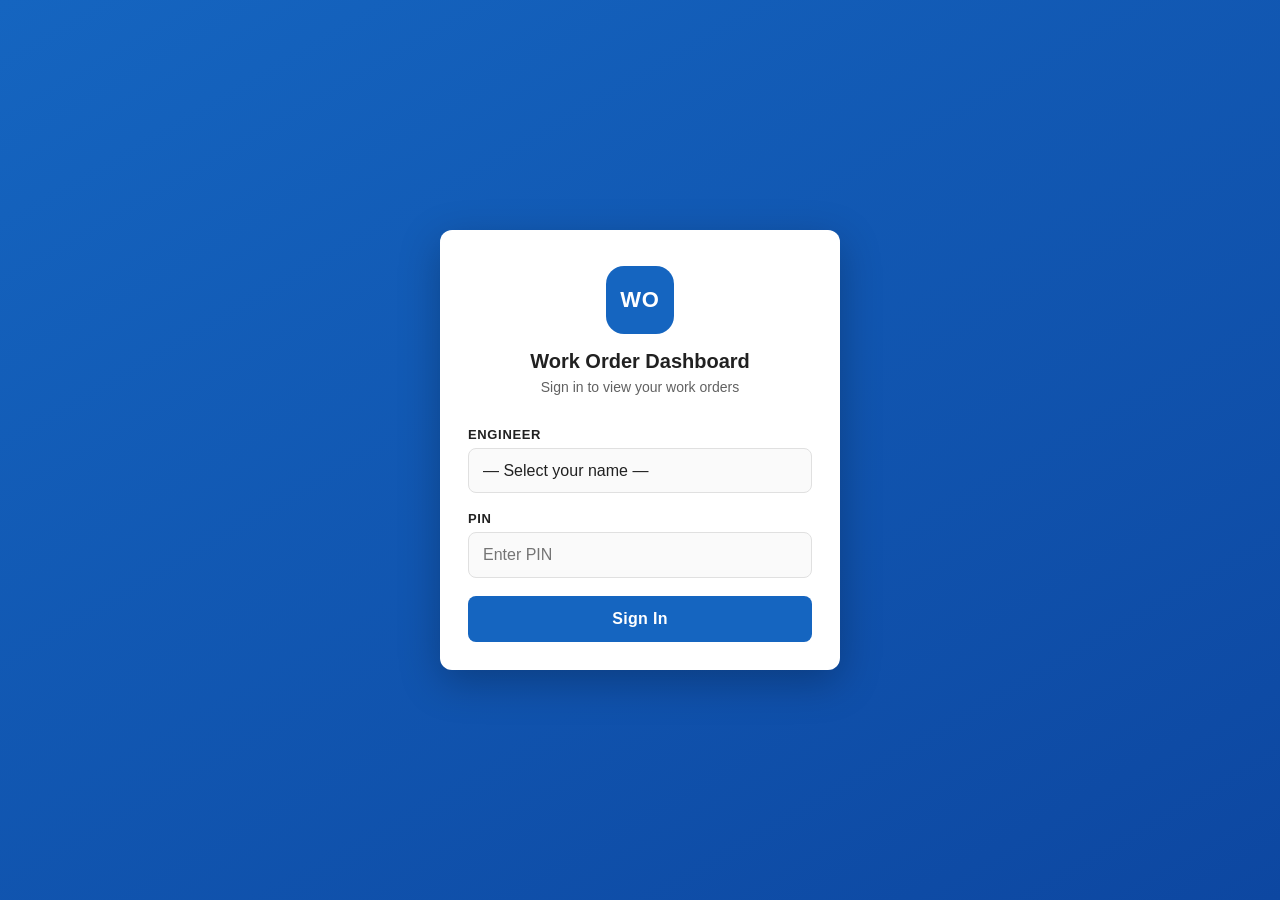
==== index.html @ 0c10e7d7 "1.0" ====
<!DOCTYPE html>
<html lang="en">
<head>
  <meta charset="UTF-8">
  <meta name="viewport" content="width=device-width, initial-scale=1.0">
  <meta name="theme-color" content="#1565c0">
  <meta name="mobile-web-app-capable" content="yes">
  <meta name="apple-mobile-web-app-capable" content="yes">
  <meta name="apple-mobile-web-app-status-bar-style" content="black-translucent">
  <meta name="apple-mobile-web-app-title" content="WO Dashboard">
  <title>Work Order Dashboard</title>
  <link rel="manifest" href="manifest.json">
  <link rel="stylesheet" href="style.css">
  <link rel="apple-touch-icon" href="icons/icon-192.png">
</head>
<body>

  <!-- ── LOGIN VIEW ─────────────────────────────────────────────────────── -->
  <div id="view-login" class="view">
    <div class="login-card">
      <div class="logo">
        <div class="logo-icon">WO</div>
        <h1>Work Order Dashboard</h1>
        <p>Sign in to view your work orders</p>
      </div>
      <form id="login-form" novalidate>
        <div class="form-group">
          <label for="engineer-select">Engineer</label>
          <select id="engineer-select" required>
            <option value="">— Select your name —</option>
          </select>
        </div>
        <div class="form-group">
          <label for="pin-input">PIN</label>
          <input
            type="password"
            id="pin-input"
            inputmode="numeric"
            maxlength="20"
            placeholder="Enter PIN"
            required
            autocomplete="current-password"
          >
        </div>
        <div id="login-error" class="error-msg hidden">Incorrect PIN. Please try again.</div>
        <button type="submit" class="btn-primary">Sign In</button>
      </form>
    </div>
  </div>

  <!-- ── DASHBOARD VIEW ─────────────────────────────────────────────────── -->
  <div id="view-dashboard" class="view hidden">
    <header class="app-header">
      <div class="header-content">
        <div>
          <div class="header-title">Work Orders</div>
          <div id="header-engineer" class="header-subtitle"></div>
        </div>
        <button id="btn-logout" class="btn-logout">Sign Out</button>
      </div>
    </header>

    <main class="dashboard-main">

      <!-- Loading -->
      <div id="loading-state" class="state-card">
        <div class="spinner"></div>
        <p>Loading your work orders…</p>
      </div>

      <!-- Error -->
      <div id="error-state" class="state-card hidden">
        <div class="state-icon">!</div>
        <p id="error-message">Could not load data. Check your connection.</p>
        <button id="btn-retry" class="btn-primary" style="width:auto;padding:10px 28px">Retry</button>
      </div>

      <!-- Content -->
      <div id="dashboard-content" class="hidden">

        <div class="summary-card">
          <div class="summary-number" id="total-count">0</div>
          <div class="summary-label">Total Work Orders</div>
        </div>

        <section class="breakdown-section">
          <h2 class="section-title">By Notification Code</h2>
          <div id="breakdown-grid" class="breakdown-grid"></div>
        </section>

      </div>
    </main>
  </div>

  <script src="config.js"></script>
  <script src="app.js"></script>
  <script>
    if ('serviceWorker' in navigator) {
      window.addEventListener('load', function () {
        navigator.serviceWorker.register('sw.js')
          .catch(function (err) { console.warn('SW registration failed:', err); });
      });
    }
  </script>
</body>
</html>
---- style.css ----
/* ── RESET & VARIABLES ─────────────────────────────────────────────────── */
*, *::before, *::after {
  box-sizing: border-box;
  margin: 0;
  padding: 0;
}

:root {
  --primary:       #1565c0;
  --primary-dark:  #0d47a1;
  --primary-light: #e3f2fd;
  --text:          #212121;
  --text-muted:    #616161;
  --bg:            #f0f4f8;
  --card-bg:       #ffffff;
  --border:        #e0e0e0;
  --error-bg:      #ffebee;
  --error-text:    #c62828;
  --radius:        12px;
  --shadow:        0 2px 8px rgba(0, 0, 0, 0.10);
}

body {
  font-family: -apple-system, BlinkMacSystemFont, 'Segoe UI', Roboto, sans-serif;
  background: var(--bg);
  color: var(--text);
  min-height: 100vh;
  min-height: 100dvh;
}

.hidden { display: none !important; }

/* ── VIEWS ─────────────────────────────────────────────────────────────── */
.view {
  min-height: 100vh;
  min-height: 100dvh;
}

/* ── LOGIN ─────────────────────────────────────────────────────────────── */
#view-login {
  display: flex;
  align-items: center;
  justify-content: center;
  padding: 24px 16px;
  background: linear-gradient(150deg, #1565c0 0%, #0d47a1 100%);
}

.login-card {
  background: var(--card-bg);
  border-radius: var(--radius);
  padding: 36px 28px 28px;
  width: 100%;
  max-width: 400px;
  box-shadow: 0 12px 40px rgba(0, 0, 0, 0.25);
}

.logo {
  text-align: center;
  margin-bottom: 32px;
}

.logo-icon {
  display: inline-flex;
  align-items: center;
  justify-content: center;
  width: 68px;
  height: 68px;
  background: var(--primary);
  color: white;
  font-size: 22px;
  font-weight: 800;
  border-radius: 18px;
  margin-bottom: 16px;
  letter-spacing: 0.04em;
}

.logo h1 {
  font-size: 20px;
  font-weight: 700;
  color: var(--text);
  margin-bottom: 6px;
}

.logo p {
  color: var(--text-muted);
  font-size: 14px;
}

/* Form elements */
.form-group {
  margin-bottom: 18px;
}

.form-group label {
  display: block;
  font-size: 13px;
  font-weight: 600;
  color: var(--text);
  margin-bottom: 6px;
  text-transform: uppercase;
  letter-spacing: 0.05em;
}

.form-group select,
.form-group input[type="password"] {
  width: 100%;
  padding: 13px 14px;
  border: 1.5px solid var(--border);
  border-radius: 8px;
  font-size: 16px;
  color: var(--text);
  background: #fafafa;
  transition: border-color 0.15s, box-shadow 0.15s;
  -webkit-appearance: none;
  appearance: none;
}

.form-group select:focus,
.form-group input[type="password"]:focus {
  outline: none;
  border-color: var(--primary);
  box-shadow: 0 0 0 3px rgba(21, 101, 192, 0.15);
  background: #fff;
}

.error-msg {
  color: var(--error-text);
  font-size: 13px;
  margin-bottom: 14px;
  padding: 10px 14px;
  background: var(--error-bg);
  border-radius: 7px;
  border-left: 3px solid var(--error-text);
}

.btn-primary {
  width: 100%;
  padding: 14px;
  background: var(--primary);
  color: white;
  border: none;
  border-radius: 8px;
  font-size: 16px;
  font-weight: 700;
  cursor: pointer;
  transition: background 0.15s, transform 0.1s;
  letter-spacing: 0.02em;
}

.btn-primary:hover  { background: var(--primary-dark); }
.btn-primary:active { transform: scale(0.98); }

/* ── DASHBOARD HEADER ──────────────────────────────────────────────────── */
.app-header {
  background: var(--primary);
  color: white;
  position: sticky;
  top: 0;
  z-index: 100;
  box-shadow: 0 2px 10px rgba(0, 0, 0, 0.2);
}

.header-content {
  display: flex;
  align-items: center;
  justify-content: space-between;
  max-width: 640px;
  margin: 0 auto;
  padding: 14px 16px;
  gap: 12px;
}

.header-title {
  font-size: 18px;
  font-weight: 700;
  letter-spacing: 0.01em;
}

.header-subtitle {
  font-size: 13px;
  opacity: 0.82;
  margin-top: 2px;
}

.btn-logout {
  flex-shrink: 0;
  background: rgba(255, 255, 255, 0.15);
  color: white;
  border: 1.5px solid rgba(255, 255, 255, 0.4);
  padding: 8px 16px;
  border-radius: 20px;
  font-size: 13px;
  font-weight: 600;
  cursor: pointer;
  transition: background 0.15s;
  white-space: nowrap;
}

.btn-logout:hover { background: rgba(255, 255, 255, 0.28); }

/* ── DASHBOARD MAIN ────────────────────────────────────────────────────── */
.dashboard-main {
  max-width: 640px;
  margin: 0 auto;
  padding: 20px 16px 48px;
}

/* ── STATE CARDS (loading / error) ─────────────────────────────────────── */
.state-card {
  text-align: center;
  padding: 64px 24px;
  color: var(--text-muted);
}

.state-card p {
  margin-bottom: 20px;
  font-size: 15px;
}

.state-icon {
  width: 52px;
  height: 52px;
  background: var(--error-bg);
  color: var(--error-text);
  border-radius: 50%;
  display: inline-flex;
  align-items: center;
  justify-content: center;
  font-size: 26px;
  font-weight: 800;
  margin-bottom: 16px;
}

.spinner {
  width: 44px;
  height: 44px;
  border: 4px solid var(--border);
  border-top-color: var(--primary);
  border-radius: 50%;
  animation: spin 0.75s linear infinite;
  margin: 0 auto 18px;
}

@keyframes spin { to { transform: rotate(360deg); } }

/* ── SUMMARY CARD ──────────────────────────────────────────────────────── */
.summary-card {
  background: linear-gradient(135deg, #1565c0 0%, #0d47a1 100%);
  color: white;
  border-radius: var(--radius);
  padding: 32px 24px;
  text-align: center;
  margin-bottom: 20px;
  box-shadow: 0 4px 16px rgba(21, 101, 192, 0.35);
}

.summary-number {
  font-size: 64px;
  font-weight: 800;
  line-height: 1;
  margin-bottom: 10px;
  letter-spacing: -0.02em;
}

.summary-label {
  font-size: 15px;
  opacity: 0.9;
  font-weight: 500;
  text-transform: uppercase;
  letter-spacing: 0.06em;
}

/* ── BREAKDOWN SECTION ─────────────────────────────────────────────────── */
.section-title {
  font-size: 12px;
  font-weight: 700;
  text-transform: uppercase;
  letter-spacing: 0.08em;
  color: var(--text-muted);
  margin-bottom: 12px;
}

.breakdown-grid {
  display: grid;
  grid-template-columns: repeat(2, 1fr);
  gap: 10px;
}

.code-card {
  background: var(--card-bg);
  border-radius: 10px;
  padding: 16px 14px;
  box-shadow: var(--shadow);
  display: flex;
  align-items: center;
  gap: 12px;
  transition: box-shadow 0.15s;
}

.code-card:hover {
  box-shadow: 0 4px 16px rgba(0, 0, 0, 0.12);
}

.code-badge {
  background: var(--primary-light);
  color: var(--primary);
  font-size: 12px;
  font-weight: 800;
  padding: 7px 10px;
  border-radius: 7px;
  white-space: nowrap;
  min-width: 52px;
  text-align: center;
  letter-spacing: 0.03em;
  flex-shrink: 0;
}

.code-info { flex: 1; min-width: 0; }

.code-count {
  font-size: 26px;
  font-weight: 800;
  color: var(--text);
  line-height: 1;
}

.code-label {
  font-size: 11px;
  color: var(--text-muted);
  margin-top: 3px;
  text-transform: uppercase;
  letter-spacing: 0.04em;
}

/* ── RESPONSIVE ────────────────────────────────────────────────────────── */
@media (min-width: 420px) {
  .breakdown-grid { grid-template-columns: repeat(3, 1fr); }
}

@media (min-width: 600px) {
  .summary-number { font-size: 80px; }
  .breakdown-grid { grid-template-columns: repeat(4, 1fr); }
}
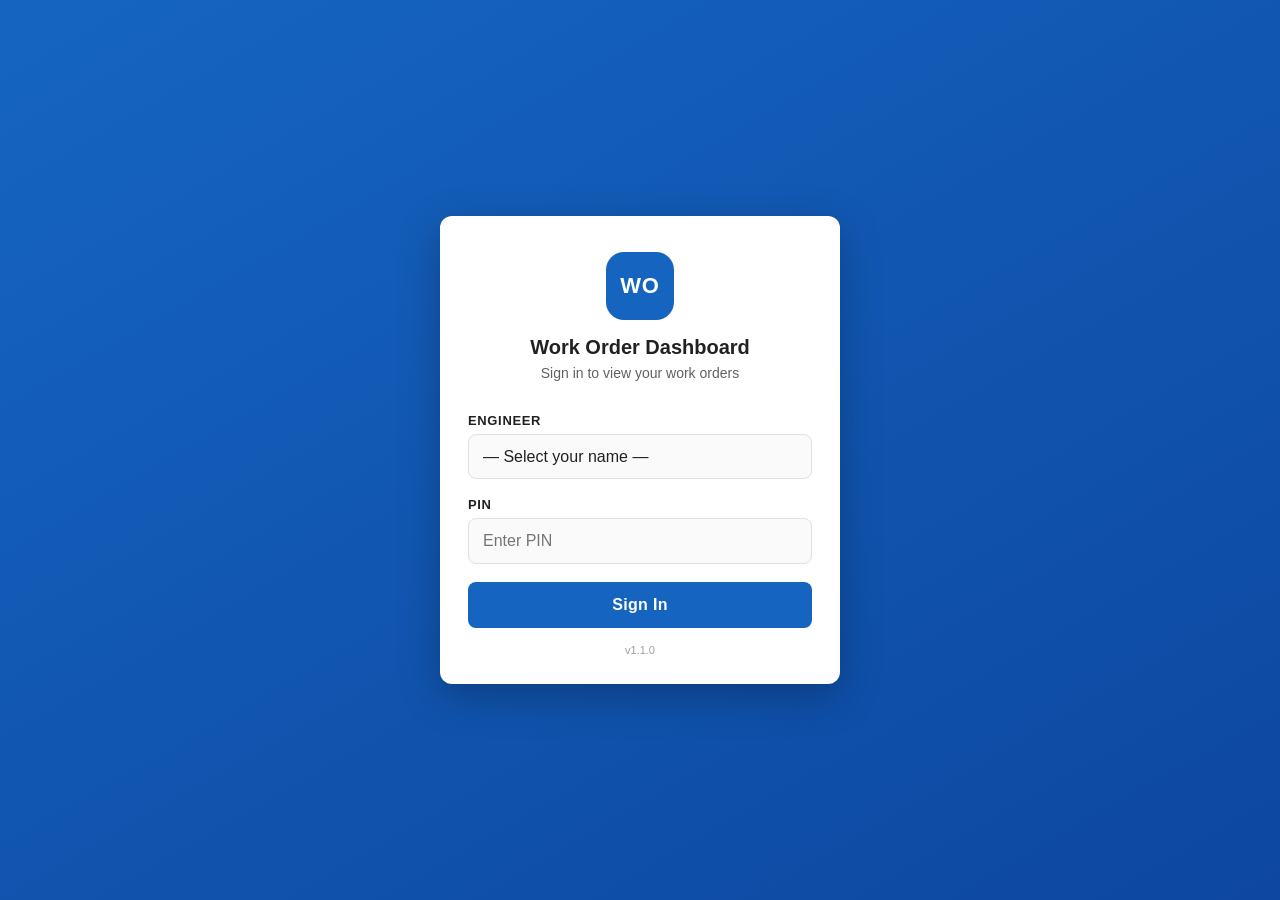
==== commit ac6abe1b: "1.1" ====
--- a/index.html
+++ b/index.html
@@ -45,6 +45,7 @@
         <div id="login-error" class="error-msg hidden">Incorrect PIN. Please try again.</div>
         <button type="submit" class="btn-primary">Sign In</button>
       </form>
+      <div id="version-label" class="version-label"></div>
     </div>
   </div>
 
@@ -81,6 +82,7 @@
         <div class="summary-card">
           <div class="summary-number" id="total-count">0</div>
           <div class="summary-label">Total Work Orders</div>
+          <button id="btn-view-all" class="btn-view-all">View All</button>
         </div>
 
         <section class="breakdown-section">
@@ -89,6 +91,70 @@
         </section>
 
       </div>
+    </main>
+  </div>
+
+  <!-- ── LIST VIEW ──────────────────────────────────────────────────────── -->
+  <div id="view-list" class="view hidden">
+    <header class="app-header">
+      <div class="header-content">
+        <button id="btn-back" class="btn-back">&#8592;</button>
+        <div class="header-center">
+          <div id="list-title" class="header-title"></div>
+          <div id="list-subtitle" class="header-subtitle"></div>
+        </div>
+        <button id="btn-logout-list" class="btn-logout">Sign Out</button>
+      </div>
+    </header>
+    <main class="list-main">
+      <div id="wo-list"></div>
+    </main>
+  </div>
+
+  <!-- ── DETAIL VIEW ────────────────────────────────────────────────────── -->
+  <div id="view-detail" class="view hidden">
+    <header class="app-header">
+      <div class="header-content">
+        <button id="btn-back-detail" class="btn-back">&#8592;</button>
+        <div class="header-center">
+          <div class="header-title">Work Order</div>
+          <div id="detail-wo-num" class="header-subtitle"></div>
+        </div>
+        <button id="btn-logout-detail" class="btn-logout">Sign Out</button>
+      </div>
+    </header>
+    <main class="detail-main">
+
+      <div id="detail-info" class="detail-card"></div>
+
+      <div class="entry-card">
+        <h2 class="section-title">Data Entry</h2>
+        <div class="form-group">
+          <label for="reading-input">Reading</label>
+          <input
+            type="number"
+            id="reading-input"
+            inputmode="numeric"
+            placeholder="Enter meter reading"
+            min="0"
+            step="1"
+          >
+        </div>
+        <div class="form-group">
+          <label for="comp-code-select">Completion Code</label>
+          <select id="comp-code-select">
+            <option value="">— Select completion code —</option>
+            <option value="10">10</option>
+            <option value="20">20</option>
+            <option value="25">25</option>
+            <option value="27">27</option>
+            <option value="70">70</option>
+          </select>
+        </div>
+        <div id="save-feedback" class="save-feedback hidden">&#10003; Saved</div>
+        <button id="btn-save" class="btn-primary">Save</button>
+      </div>
+
     </main>
   </div>
 
--- a/style.css
+++ b/style.css
@@ -86,6 +86,14 @@
   font-size: 14px;
 }
 
+.version-label {
+  text-align: center;
+  font-size: 11px;
+  color: var(--text-muted);
+  margin-top: 16px;
+  opacity: 0.6;
+}
+
 /* Form elements */
 .form-group {
   margin-bottom: 18px;
@@ -268,7 +276,21 @@
   font-weight: 500;
   text-transform: uppercase;
   letter-spacing: 0.06em;
-}
+  margin-bottom: 16px;
+}
+
+.btn-view-all {
+  background: rgba(255, 255, 255, 0.2);
+  color: white;
+  border: 1.5px solid rgba(255, 255, 255, 0.5);
+  padding: 8px 22px;
+  border-radius: 20px;
+  font-size: 14px;
+  font-weight: 600;
+  cursor: pointer;
+  transition: background 0.15s;
+}
+.btn-view-all:hover { background: rgba(255, 255, 255, 0.32); }
 
 /* ── BREAKDOWN SECTION ─────────────────────────────────────────────────── */
 .section-title {
@@ -299,6 +321,13 @@
 
 .code-card:hover {
   box-shadow: 0 4px 16px rgba(0, 0, 0, 0.12);
+}
+
+.code-card--clickable {
+  cursor: pointer;
+}
+.code-card--clickable:active {
+  transform: scale(0.97);
 }
 
 .code-badge {
@@ -332,6 +361,168 @@
   letter-spacing: 0.04em;
 }
 
+/* ── CODE CARD ARROW ───────────────────────────────────────────────────── */
+.code-arrow {
+  color: var(--border);
+  font-size: 20px;
+  flex-shrink: 0;
+  line-height: 1;
+}
+
+/* ── LIST VIEW HEADER ───────────────────────────────────────────────────── */
+.header-center {
+  flex: 1;
+  min-width: 0;
+  text-align: center;
+}
+
+.btn-back {
+  flex-shrink: 0;
+  background: rgba(255, 255, 255, 0.15);
+  color: white;
+  border: 1.5px solid rgba(255, 255, 255, 0.4);
+  width: 38px;
+  height: 38px;
+  border-radius: 50%;
+  font-size: 18px;
+  cursor: pointer;
+  display: flex;
+  align-items: center;
+  justify-content: center;
+  transition: background 0.15s;
+}
+.btn-back:hover { background: rgba(255, 255, 255, 0.28); }
+
+/* ── LIST MAIN ──────────────────────────────────────────────────────────── */
+.list-main {
+  max-width: 640px;
+  margin: 0 auto;
+  padding: 12px 16px 48px;
+}
+
+/* ── WORK ORDER ITEM ────────────────────────────────────────────────────── */
+.wo-item {
+  background: var(--card-bg);
+  border-radius: 10px;
+  padding: 14px 16px;
+  margin-bottom: 8px;
+  box-shadow: var(--shadow);
+  display: flex;
+  align-items: center;
+  gap: 12px;
+}
+
+.wo-body {
+  flex: 1;
+  min-width: 0;
+}
+
+.wo-address {
+  font-size: 15px;
+  font-weight: 600;
+  color: var(--text);
+  white-space: nowrap;
+  overflow: hidden;
+  text-overflow: ellipsis;
+}
+
+.wo-city {
+  font-size: 13px;
+  color: var(--text-muted);
+  margin-top: 2px;
+}
+
+.wo-num {
+  font-size: 11px;
+  font-weight: 700;
+  color: var(--text-muted);
+  background: var(--bg);
+  padding: 4px 8px;
+  border-radius: 5px;
+  white-space: nowrap;
+  flex-shrink: 0;
+}
+
+.wo-item--clickable {
+  cursor: pointer;
+}
+.wo-item--clickable:active {
+  transform: scale(0.98);
+}
+
+.wo-arrow {
+  color: var(--border);
+  font-size: 20px;
+  flex-shrink: 0;
+}
+
+/* ── DETAIL MAIN ────────────────────────────────────────────────────────── */
+.detail-main {
+  max-width: 640px;
+  margin: 0 auto;
+  padding: 16px 16px 48px;
+}
+
+.detail-card {
+  background: var(--card-bg);
+  border-radius: var(--radius);
+  padding: 4px 0;
+  box-shadow: var(--shadow);
+  margin-bottom: 16px;
+  overflow: hidden;
+}
+
+.detail-row {
+  display: flex;
+  align-items: baseline;
+  gap: 12px;
+  padding: 11px 16px;
+  border-bottom: 1px solid var(--bg);
+}
+.detail-row:last-child {
+  border-bottom: none;
+}
+
+.detail-label {
+  font-size: 12px;
+  font-weight: 700;
+  text-transform: uppercase;
+  letter-spacing: 0.05em;
+  color: var(--text-muted);
+  flex-shrink: 0;
+  width: 120px;
+}
+
+.detail-value {
+  font-size: 15px;
+  color: var(--text);
+  font-weight: 500;
+  word-break: break-word;
+}
+
+/* ── ENTRY CARD ─────────────────────────────────────────────────────────── */
+.entry-card {
+  background: var(--card-bg);
+  border-radius: var(--radius);
+  padding: 20px 16px;
+  box-shadow: var(--shadow);
+}
+
+.entry-card .section-title {
+  margin-bottom: 16px;
+}
+
+.save-feedback {
+  color: #2e7d32;
+  font-size: 14px;
+  font-weight: 600;
+  text-align: center;
+  margin-bottom: 10px;
+  padding: 8px;
+  background: #e8f5e9;
+  border-radius: 7px;
+}
+
 /* ── RESPONSIVE ────────────────────────────────────────────────────────── */
 @media (min-width: 420px) {
   .breakdown-grid { grid-template-columns: repeat(3, 1fr); }
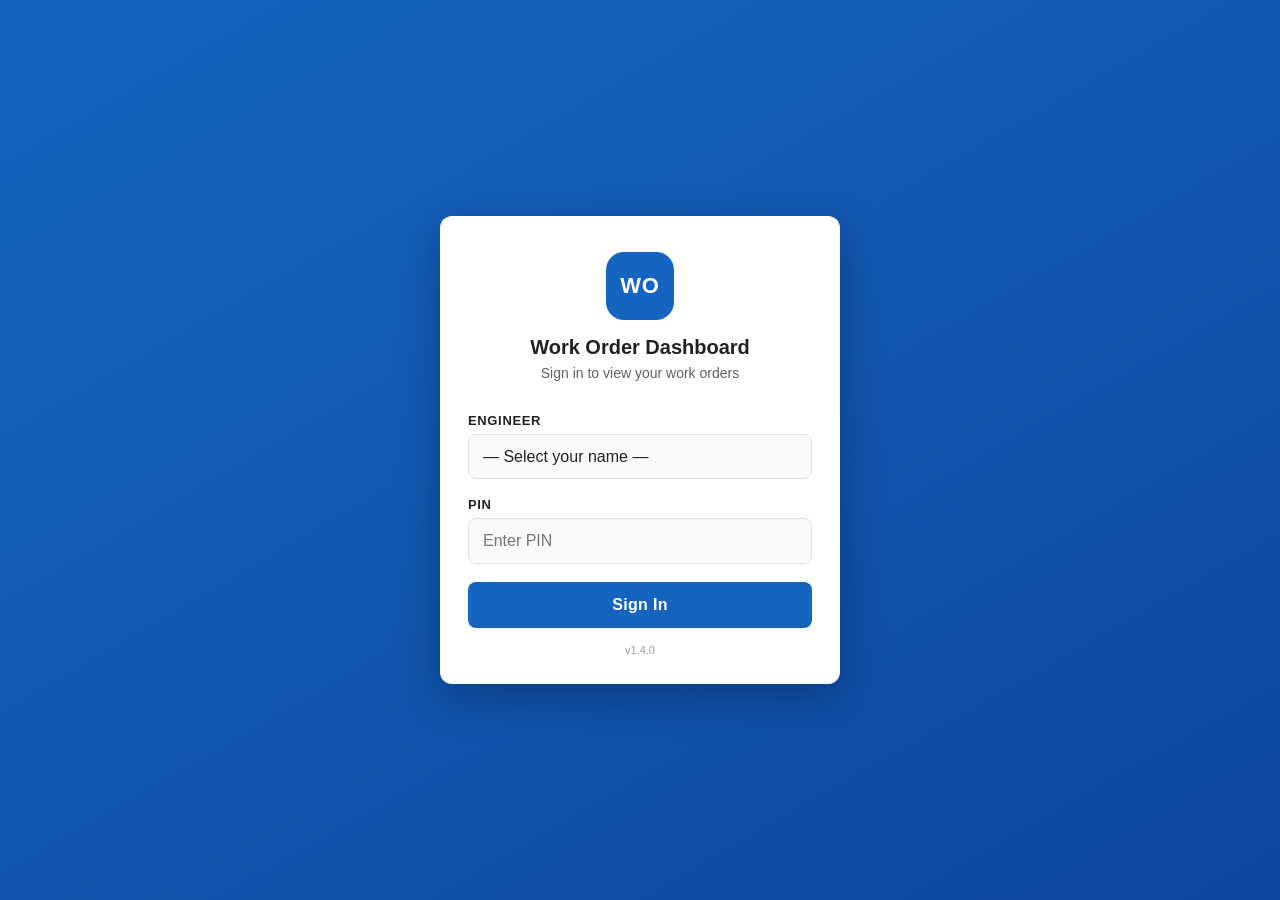
==== commit 8108d7a4: "1.4" ====
--- a/index.html
+++ b/index.html
@@ -107,6 +107,16 @@
       </div>
     </header>
     <main class="list-main">
+      <div class="search-container">
+        <input
+          type="search"
+          id="list-search"
+          placeholder="Search address, city, meter, WO#…"
+          autocomplete="off"
+          autocorrect="off"
+          spellcheck="false"
+        >
+      </div>
       <div id="wo-list"></div>
     </main>
   </div>
@@ -151,6 +161,14 @@
             <option value="70">70</option>
           </select>
         </div>
+        <div class="form-group">
+          <label for="activity-text">Activity Text</label>
+          <textarea
+            id="activity-text"
+            placeholder="Enter activity notes…"
+            rows="4"
+          ></textarea>
+        </div>
         <div id="save-feedback" class="save-feedback hidden">&#10003; Saved</div>
         <button id="btn-save" class="btn-primary">Save</button>
       </div>
--- a/style.css
+++ b/style.css
@@ -110,7 +110,8 @@
 }
 
 .form-group select,
-.form-group input[type="password"] {
+.form-group input[type="password"],
+.form-group textarea {
   width: 100%;
   padding: 13px 14px;
   border: 1.5px solid var(--border);
@@ -123,8 +124,15 @@
   appearance: none;
 }
 
+.form-group textarea {
+  resize: vertical;
+  min-height: 88px;
+  line-height: 1.5;
+}
+
 .form-group select:focus,
-.form-group input[type="password"]:focus {
+.form-group input[type="password"]:focus,
+.form-group textarea:focus {
   outline: none;
   border-color: var(--primary);
   box-shadow: 0 0 0 3px rgba(21, 101, 192, 0.15);
@@ -400,6 +408,40 @@
   padding: 12px 16px 48px;
 }
 
+/* ── SEARCH BAR ─────────────────────────────────────────────────────────── */
+.search-container {
+  margin-bottom: 12px;
+}
+
+#list-search {
+  width: 100%;
+  padding: 12px 16px 12px 40px;
+  border: 1.5px solid var(--border);
+  border-radius: 10px;
+  font-size: 15px;
+  color: var(--text);
+  background: var(--card-bg) url("data:image/svg+xml,%3Csvg xmlns='http://www.w3.org/2000/svg' width='16' height='16' viewBox='0 0 24 24' fill='none' stroke='%23999' stroke-width='2.5' stroke-linecap='round' stroke-linejoin='round'%3E%3Ccircle cx='11' cy='11' r='8'/%3E%3Cline x1='21' y1='21' x2='16.65' y2='16.65'/%3E%3C/svg%3E") no-repeat 14px center;
+  box-shadow: var(--shadow);
+  transition: border-color 0.15s, box-shadow 0.15s;
+  -webkit-appearance: none;
+  appearance: none;
+}
+
+#list-search:focus {
+  outline: none;
+  border-color: var(--primary);
+  box-shadow: 0 0 0 3px rgba(21, 101, 192, 0.12);
+}
+
+#list-search::-webkit-search-cancel-button {
+  -webkit-appearance: none;
+  appearance: none;
+  width: 16px;
+  height: 16px;
+  background: url("data:image/svg+xml,%3Csvg xmlns='http://www.w3.org/2000/svg' width='14' height='14' viewBox='0 0 24 24' fill='%23999'%3E%3Cpath d='M19 6.41L17.59 5 12 10.59 6.41 5 5 6.41 10.59 12 5 17.59 6.41 19 12 13.41 17.59 19 19 17.59 13.41 12z'/%3E%3C/svg%3E") center/contain no-repeat;
+  cursor: pointer;
+}
+
 /* ── WORK ORDER ITEM ────────────────────────────────────────────────────── */
 .wo-item {
   background: var(--card-bg);
@@ -432,6 +474,13 @@
   margin-top: 2px;
 }
 
+.wo-loc {
+  font-size: 12px;
+  color: var(--primary);
+  margin-top: 3px;
+  font-weight: 500;
+}
+
 .wo-num {
   font-size: 11px;
   font-weight: 700;
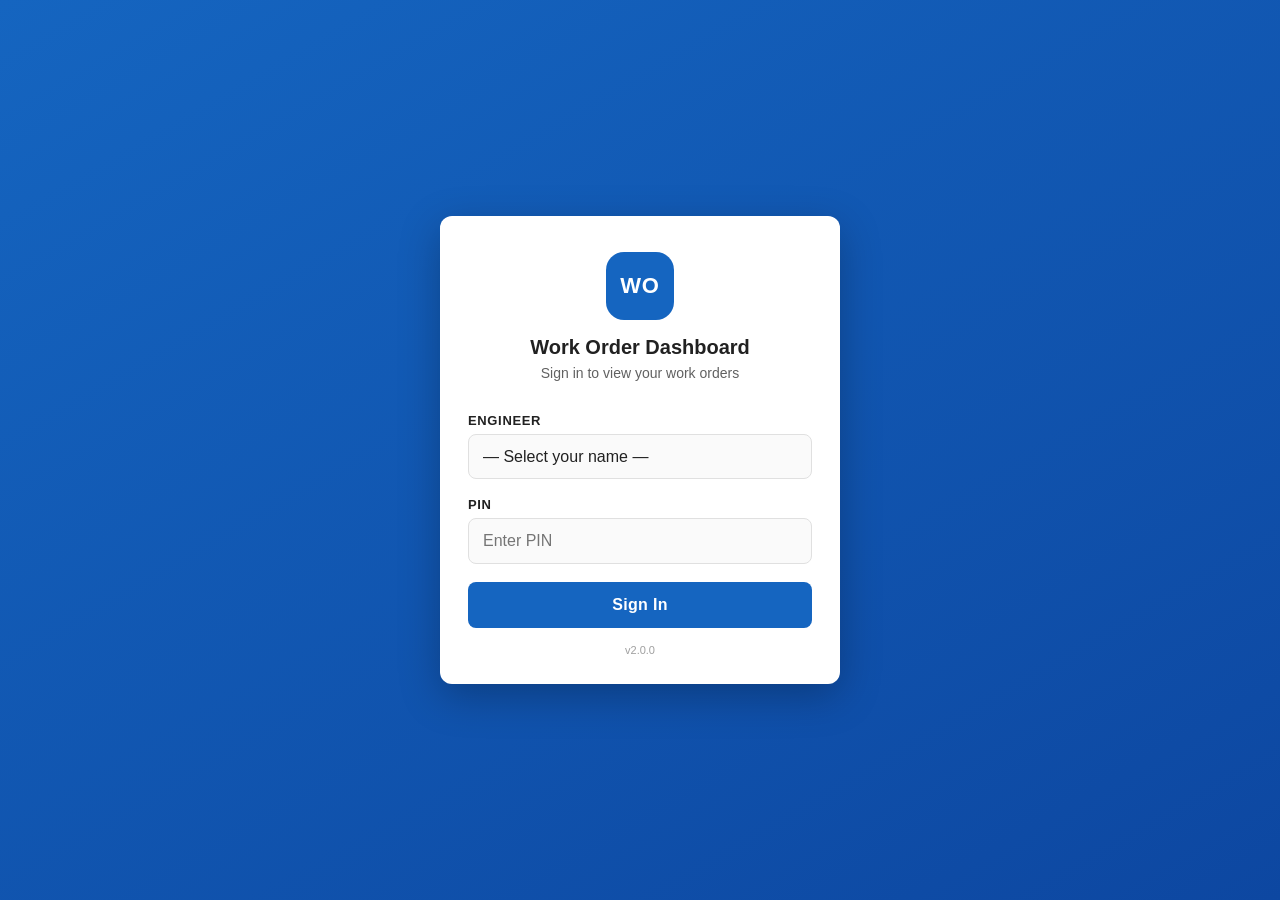
==== commit ee36cfe0: "2.0" ====
--- a/index.html
+++ b/index.html
@@ -82,7 +82,16 @@
         <div class="summary-card">
           <div class="summary-number" id="total-count">0</div>
           <div class="summary-label">Total Work Orders</div>
-          <button id="btn-view-all" class="btn-view-all">View All</button>
+          <div class="card-actions">
+            <button id="btn-view-all" class="btn-view-all">View All</button>
+            <button id="btn-email-csv" class="btn-email-csv">&#9993; Email CSV</button>
+          </div>
+          <div class="progress-section">
+            <div class="progress-bar-wrap">
+              <div class="progress-bar-fill" id="progress-bar-fill"></div>
+            </div>
+            <div class="progress-label" id="progress-label"></div>
+          </div>
         </div>
 
         <section class="breakdown-section">
--- a/style.css
+++ b/style.css
@@ -287,7 +287,14 @@
   margin-bottom: 16px;
 }
 
+.card-actions {
+  display: flex;
+  gap: 10px;
+  margin-bottom: 0;
+}
+
 .btn-view-all {
+  flex: 1;
   background: rgba(255, 255, 255, 0.2);
   color: white;
   border: 1.5px solid rgba(255, 255, 255, 0.5);
@@ -299,6 +306,46 @@
   transition: background 0.15s;
 }
 .btn-view-all:hover { background: rgba(255, 255, 255, 0.32); }
+
+.btn-email-csv {
+  flex: 1;
+  background: rgba(255, 255, 255, 0.12);
+  color: white;
+  border: 1.5px solid rgba(255, 255, 255, 0.4);
+  padding: 8px 16px;
+  border-radius: 20px;
+  font-size: 14px;
+  font-weight: 600;
+  cursor: pointer;
+  transition: background 0.15s;
+}
+.btn-email-csv:hover { background: rgba(255, 255, 255, 0.25); }
+
+.progress-section {
+  margin-top: 18px;
+}
+
+.progress-bar-wrap {
+  height: 8px;
+  background: rgba(255, 255, 255, 0.25);
+  border-radius: 4px;
+  overflow: hidden;
+  margin-bottom: 7px;
+}
+
+.progress-bar-fill {
+  height: 100%;
+  background: rgba(255, 255, 255, 0.9);
+  border-radius: 4px;
+  width: 0%;
+  transition: width 0.5s ease;
+}
+
+.progress-label {
+  font-size: 12px;
+  opacity: 0.85;
+  letter-spacing: 0.03em;
+}
 
 /* ── BREAKDOWN SECTION ─────────────────────────────────────────────────── */
 .section-title {
@@ -505,6 +552,18 @@
   flex-shrink: 0;
 }
 
+.wo-code {
+  display: inline-block;
+  font-size: 10px;
+  font-weight: 800;
+  padding: 2px 7px;
+  border-radius: 4px;
+  margin-top: 5px;
+  letter-spacing: 0.05em;
+  background: var(--primary-light);
+  color: var(--primary);
+}
+
 /* ── DETAIL MAIN ────────────────────────────────────────────────────────── */
 .detail-main {
   max-width: 640px;
@@ -530,6 +589,23 @@
 }
 .detail-row:last-child {
   border-bottom: none;
+}
+
+/* Side-by-side pairs */
+.detail-pair {
+  display: flex;
+  border-bottom: 1px solid var(--bg);
+}
+.detail-pair:last-child {
+  border-bottom: none;
+}
+.detail-pair .detail-row {
+  flex: 1;
+  min-width: 0;
+  border-bottom: none;
+}
+.detail-pair .detail-row + .detail-row {
+  border-left: 1px solid var(--bg);
 }
 
 .detail-label {
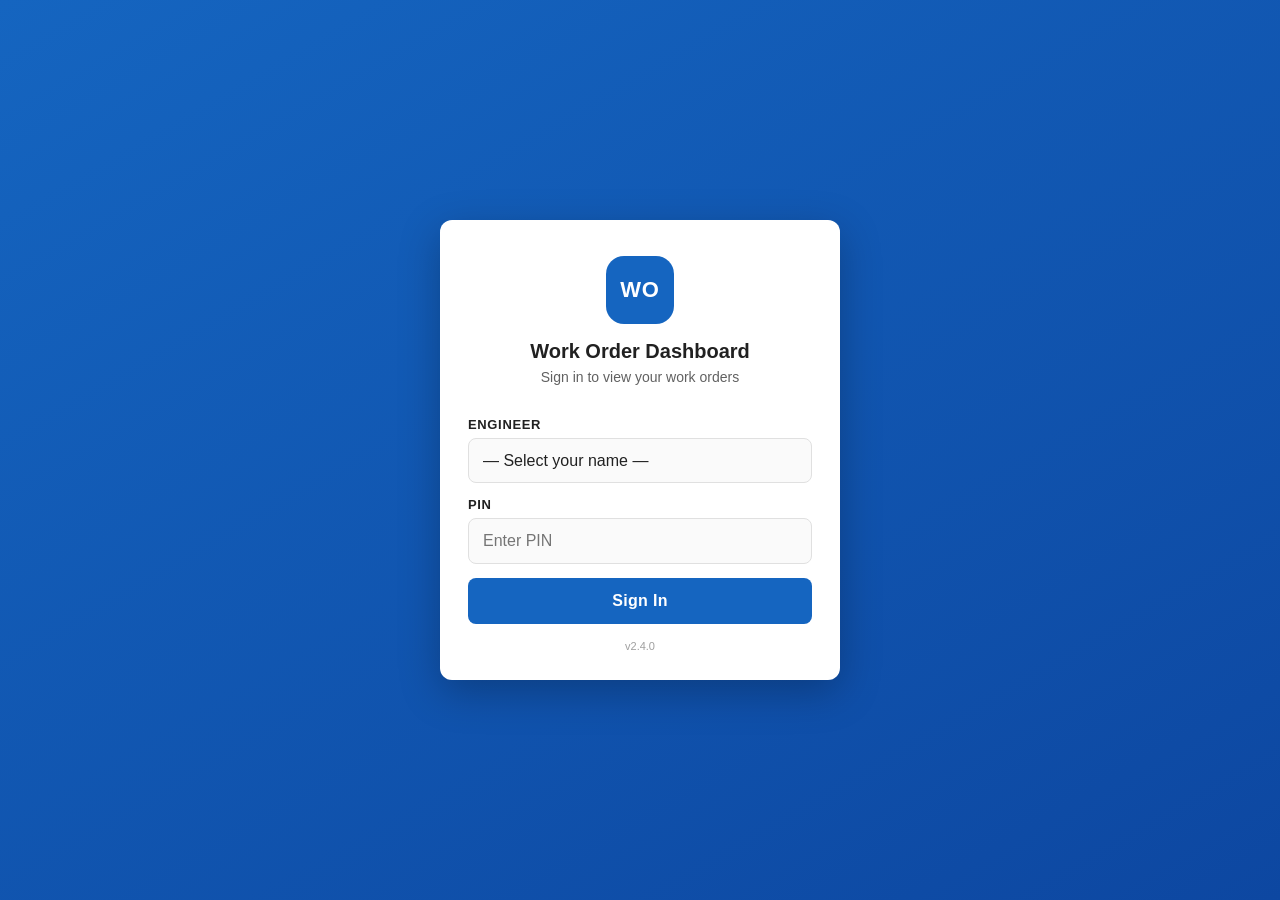
==== commit 2971cd73: "2.4" ====
--- a/index.html
+++ b/index.html
@@ -178,6 +178,7 @@
             rows="4"
           ></textarea>
         </div>
+        <div id="save-error" class="save-error hidden"></div>
         <div id="save-feedback" class="save-feedback hidden">&#10003; Saved</div>
         <button id="btn-save" class="btn-primary">Save</button>
       </div>
--- a/style.css
+++ b/style.css
@@ -96,7 +96,7 @@
 
 /* Form elements */
 .form-group {
-  margin-bottom: 18px;
+  margin-bottom: 14px;
 }
 
 .form-group label {
@@ -126,9 +126,32 @@
 
 .form-group textarea {
   resize: vertical;
-  min-height: 88px;
+  min-height: 72px;
   line-height: 1.5;
 }
+
+#reading-input {
+  width: 100%;
+  padding: 18px 16px;
+  border: 1.5px solid var(--border);
+  border-radius: 10px;
+  font-size: 32px;
+  font-weight: 700;
+  color: var(--text);
+  background: var(--card-bg);
+  text-align: center;
+  letter-spacing: 0.04em;
+  appearance: none;
+  -moz-appearance: textfield;
+}
+#reading-input:focus {
+  outline: none;
+  border-color: var(--primary);
+  box-shadow: 0 0 0 3px rgba(21, 101, 192, 0.15);
+  background: #fff;
+}
+#reading-input::-webkit-inner-spin-button,
+#reading-input::-webkit-outer-spin-button { -webkit-appearance: none; }
 
 .form-group select:focus,
 .form-group input[type="password"]:focus,
@@ -289,35 +312,36 @@
 
 .card-actions {
   display: flex;
+  flex-direction: column;
   gap: 10px;
   margin-bottom: 0;
 }
 
 .btn-view-all {
-  flex: 1;
   background: rgba(255, 255, 255, 0.2);
   color: white;
   border: 1.5px solid rgba(255, 255, 255, 0.5);
-  padding: 8px 22px;
+  padding: 11px 22px;
   border-radius: 20px;
-  font-size: 14px;
+  font-size: 15px;
   font-weight: 600;
   cursor: pointer;
   transition: background 0.15s;
+  width: 100%;
 }
 .btn-view-all:hover { background: rgba(255, 255, 255, 0.32); }
 
 .btn-email-csv {
-  flex: 1;
   background: rgba(255, 255, 255, 0.12);
   color: white;
   border: 1.5px solid rgba(255, 255, 255, 0.4);
-  padding: 8px 16px;
+  padding: 11px 22px;
   border-radius: 20px;
-  font-size: 14px;
+  font-size: 15px;
   font-weight: 600;
   cursor: pointer;
   transition: background 0.15s;
+  width: 100%;
 }
 .btn-email-csv:hover { background: rgba(255, 255, 255, 0.25); }
 
@@ -358,19 +382,28 @@
 }
 
 .breakdown-grid {
-  display: grid;
-  grid-template-columns: repeat(2, 1fr);
+  display: flex;
+  flex-wrap: nowrap;
+  overflow-x: auto;
   gap: 10px;
-}
+  padding-bottom: 6px;
+  -webkit-overflow-scrolling: touch;
+  scrollbar-width: none;
+}
+.breakdown-grid::-webkit-scrollbar { display: none; }
 
 .code-card {
   background: var(--card-bg);
   border-radius: 10px;
-  padding: 16px 14px;
+  padding: 12px 14px;
   box-shadow: var(--shadow);
   display: flex;
+  flex-direction: column;
   align-items: center;
-  gap: 12px;
+  gap: 6px;
+  flex: 0 0 auto;
+  min-width: 72px;
+  text-align: center;
   transition: box-shadow 0.15s;
 }
 
@@ -399,30 +432,24 @@
   flex-shrink: 0;
 }
 
-.code-info { flex: 1; min-width: 0; }
+.code-info { width: 100%; }
 
 .code-count {
-  font-size: 26px;
+  font-size: 22px;
   font-weight: 800;
   color: var(--text);
   line-height: 1;
 }
 
 .code-label {
-  font-size: 11px;
-  color: var(--text-muted);
-  margin-top: 3px;
+  font-size: 10px;
+  color: var(--text-muted);
+  margin-top: 2px;
   text-transform: uppercase;
   letter-spacing: 0.04em;
 }
 
-/* ── CODE CARD ARROW ───────────────────────────────────────────────────── */
-.code-arrow {
-  color: var(--border);
-  font-size: 20px;
-  flex-shrink: 0;
-  line-height: 1;
-}
+.code-arrow { display: none; }
 
 /* ── LIST VIEW HEADER ───────────────────────────────────────────────────── */
 .header-center {
@@ -544,6 +571,13 @@
 }
 .wo-item--clickable:active {
   transform: scale(0.98);
+}
+
+.wo-item--done {
+  opacity: 0.45;
+}
+.wo-item--done .wo-address {
+  text-decoration: line-through;
 }
 
 .wo-arrow {
@@ -568,7 +602,7 @@
 .detail-main {
   max-width: 640px;
   margin: 0 auto;
-  padding: 16px 16px 48px;
+  padding: 12px 12px 24px;
 }
 
 .detail-card {
@@ -576,15 +610,12 @@
   border-radius: var(--radius);
   padding: 4px 0;
   box-shadow: var(--shadow);
-  margin-bottom: 16px;
+  margin-bottom: 12px;
   overflow: hidden;
 }
 
 .detail-row {
-  display: flex;
-  align-items: baseline;
-  gap: 12px;
-  padding: 11px 16px;
+  padding: 8px 14px;
   border-bottom: 1px solid var(--bg);
 }
 .detail-row:last-child {
@@ -609,32 +640,44 @@
 }
 
 .detail-label {
-  font-size: 12px;
+  font-size: 10px;
   font-weight: 700;
   text-transform: uppercase;
-  letter-spacing: 0.05em;
-  color: var(--text-muted);
-  flex-shrink: 0;
-  width: 120px;
+  letter-spacing: 0.06em;
+  color: var(--text-muted);
+  display: block;
+  margin-bottom: 1px;
 }
 
 .detail-value {
-  font-size: 15px;
+  font-size: 14px;
   color: var(--text);
   font-weight: 500;
   word-break: break-word;
+  line-height: 1.3;
 }
 
 /* ── ENTRY CARD ─────────────────────────────────────────────────────────── */
 .entry-card {
   background: var(--card-bg);
   border-radius: var(--radius);
-  padding: 20px 16px;
+  padding: 14px 12px;
   box-shadow: var(--shadow);
 }
 
 .entry-card .section-title {
-  margin-bottom: 16px;
+  margin-bottom: 12px;
+}
+
+.save-error {
+  color: #c62828;
+  font-size: 14px;
+  font-weight: 600;
+  text-align: center;
+  margin-bottom: 10px;
+  padding: 8px;
+  background: #ffebee;
+  border-radius: 7px;
 }
 
 .save-feedback {
@@ -649,11 +692,6 @@
 }
 
 /* ── RESPONSIVE ────────────────────────────────────────────────────────── */
-@media (min-width: 420px) {
-  .breakdown-grid { grid-template-columns: repeat(3, 1fr); }
-}
-
 @media (min-width: 600px) {
   .summary-number { font-size: 80px; }
-  .breakdown-grid { grid-template-columns: repeat(4, 1fr); }
-}
+}
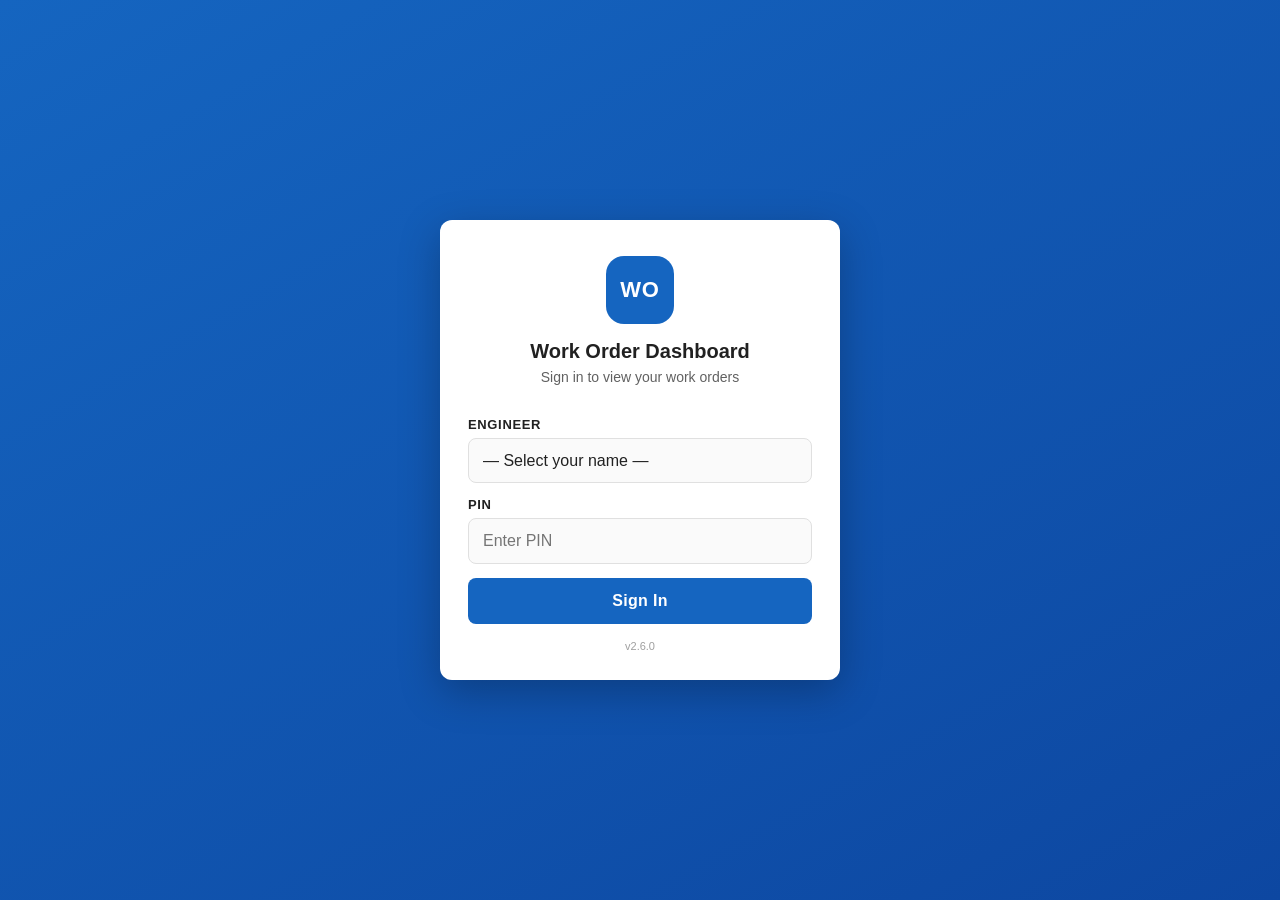
==== commit 6b271744: "2.6" ====
--- a/index.html
+++ b/index.html
@@ -154,7 +154,7 @@
             type="number"
             id="reading-input"
             inputmode="numeric"
-            placeholder="Enter meter reading"
+            placeholder="Read"
             min="0"
             step="1"
           >
